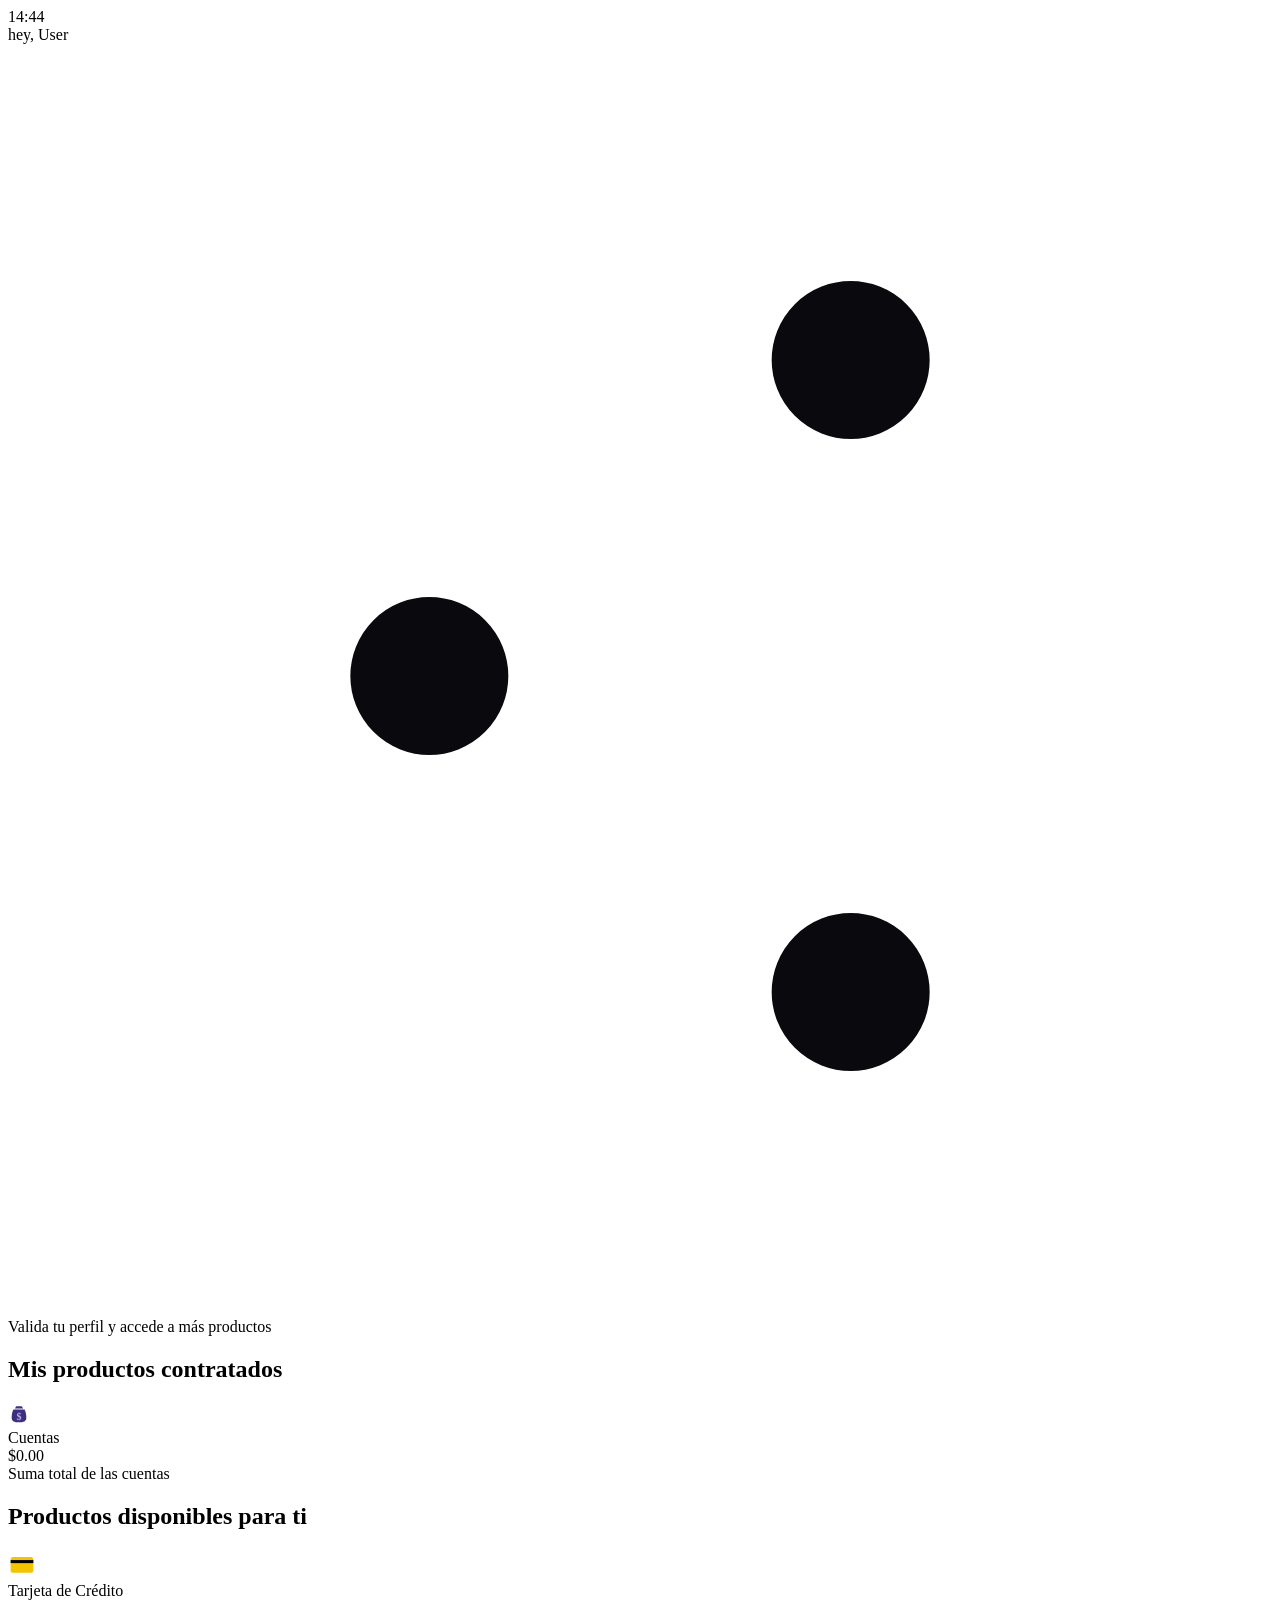
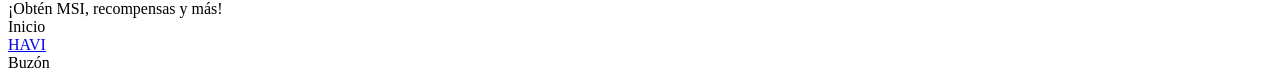
==== index.html @ 74883eb5 "Version demo" ====
<!DOCTYPE html>
<html lang="es">
<head>
  <meta charset="UTF-8">
  <meta name="viewport" content="width=device-width, initial-scale=1.0">
  <link rel="stylesheet" href="styles.css">
  <title>hey, User - Inicio</title>
</head>
<body>
  <div class="phone-frame">
    <div class="phone-screen">
      <!-- Status Bar -->
      <div class="status-bar">
        <span>14:44</span>

      </div>

      <!-- Header -->
      <div class="header">
        <div class="header-left">
          <span class="brand">hey,</span>
          <span class="user-name">User</span>
        </div>
        <div class="header-icons">
          <svg class="header-icon" viewBox="0 0 24 24" fill="none" stroke="#fff" stroke-width="2" stroke-linecap="round">
            <line x1="3" y1="6" x2="21" y2="6"/><line x1="3" y1="12" x2="21" y2="12"/><line x1="3" y1="18" x2="21" y2="18"/>
            <circle cx="16" cy="6" r="2.5" fill="#0a0a0e"/><circle cx="8" cy="12" r="2.5" fill="#0a0a0e"/><circle cx="16" cy="18" r="2.5" fill="#0a0a0e"/>
          </svg>
        </div>
      </div>

      <!-- Banner -->
      <div class="banner">
        <span>Valida tu perfil y accede a más productos</span>
        <svg width="20" height="20" viewBox="0 0 24 24" fill="none" stroke="#fff" stroke-width="2.5" stroke-linecap="round" stroke-linejoin="round">
          <polyline points="9 18 15 12 9 6"/>
        </svg>
      </div>

      <!-- Content -->
      <div class="content">
        <div class="section-header">
          <h2>Mis productos contratados</h2>
          
        </div>

        <div class="product-card">
          <div class="product-card-left">
            <div class="product-icon purple">
              <svg width="22" height="22" viewBox="0 0 24 24"><path d="M9 3.5l-1.5 2.5h9L15 3.5H9zM6 7c-1 1.5-2 5-2 9 0 4 3 5 8 5s8-1 8-5c0-4-1-7.5-2-9H6z" fill="#3d2e7e"/><text x="12" y="18" text-anchor="middle" font-size="11" font-weight="900" fill="#b8b0e8">$</text></svg>
            </div>
            <span class="product-card-name">Cuentas</span>
          </div>
          <div class="product-card-right">
            <div class="product-card-value">$0.00</div>
            <div class="product-card-label">Suma total de las cuentas</div>
          </div>
        </div>

        <div class="available-section">
          <h2>Productos disponibles para ti</h2>
          <div class="available-product">
            <div class="available-icon">
              <svg width="28" height="28" viewBox="0 0 32 32"><rect x="3" y="8" width="26" height="18" rx="3" fill="#f5c400"/><rect x="3" y="11.5" width="26" height="3.5" fill="#000"/></svg>
            </div>
            <div class="available-info">
              <div class="available-name">Tarjeta de Crédito</div>
              <div class="available-desc">¡Obtén MSI, recompensas y más!</div>
            </div>
          </div>
        </div>
      </div>

      <!-- Bottom Nav -->
      <div class="bottom-nav">
        <div class="nav-item active">Inicio</div>
        <a href="chat.html" class="havi-wrap">
          <div class="havi-button">
            <div class="havi-inner">HAVI</div>
          </div>
        </a>
        <div class="nav-item">Buzón</div>
      </div>
    </div>
  </div>
</body>
</html>
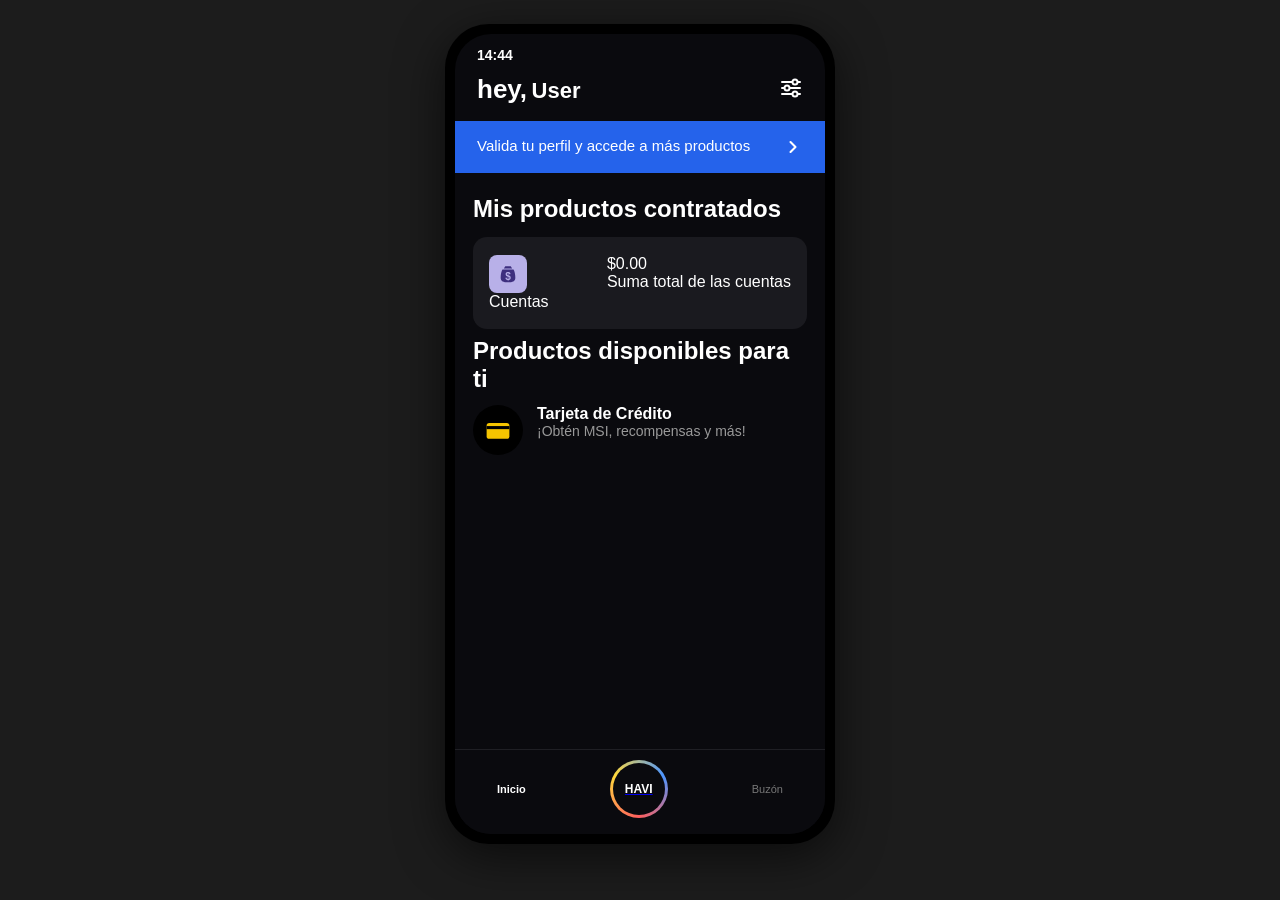
==== commit df51533d: "Update index.html Ajuste de nombre de css" ====
--- a/index.html
+++ b/index.html
@@ -3,7 +3,7 @@
 <head>
   <meta charset="UTF-8">
   <meta name="viewport" content="width=device-width, initial-scale=1.0">
-  <link rel="stylesheet" href="styles.css">
+  <link rel="stylesheet" href="index.css">
   <title>hey, User - Inicio</title>
 </head>
 <body>
@@ -84,4 +84,4 @@
     </div>
   </div>
 </body>
-</html>+</html>
--- a/index.css
+++ b/index.css
@@ -0,0 +1,109 @@
+* { box-sizing: border-box; margin: 0; padding: 0; }
+
+body {
+  font-family: -apple-system, BlinkMacSystemFont, 'Segoe UI', Roboto, 'Helvetica Neue', sans-serif;
+  background: #1c1c1c;
+  display: flex;
+  justify-content: center;
+  align-items: flex-start;
+  min-height: 100vh;
+  padding: 24px 16px;
+  color: #fff;
+}
+
+.phone-frame {
+  width: 390px;
+  height: 820px;
+  background: #000;
+  border-radius: 44px;
+  padding: 10px;
+  box-shadow: 0 12px 48px rgba(0,0,0,0.6);
+}
+
+.phone-screen {
+  width: 100%;
+  height: 100%;
+  background: #0a0a0e;
+  border-radius: 36px;
+  overflow: hidden;
+  position: relative;
+  display: flex;
+  flex-direction: column;
+}
+
+/* STATUS BAR */
+.status-bar {
+  display: flex;
+  justify-content: space-between;
+  align-items: center;
+  padding: 14px 22px 4px;
+  font-size: 14px;
+  font-weight: 600;
+  height: 32px;
+}
+.status-bar .right { display: flex; align-items: center; gap: 5px; }
+.battery-shape {
+  width: 22px; height: 11px;
+  border: 1.2px solid #fff;
+  border-radius: 3px; padding: 1px;
+  position: relative;
+}
+.battery-shape::after {
+  content: ''; position: absolute; right: -3px; top: 3px; width: 1.5px; height: 4px; background: #fff;
+}
+.battery-fill { background: #fff; height: 100%; width: 68%; border-radius: 1px; }
+.green-dot { width: 8px; height: 8px; border-radius: 50%; background: #22c55e; }
+
+/* HEADER */
+.header { display: flex; align-items: center; justify-content: space-between; padding: 8px 22px 16px; }
+.brand { font-size: 26px; font-weight: 800; }
+.user-name { font-size: 22px; font-weight: 700; }
+.header-icon { width: 24px; height: 24px; }
+
+/* BANNER */
+.banner { background: #2563eb; padding: 16px 22px; display: flex; justify-content: space-between; font-size: 15px; }
+
+/* CONTENT */
+.content { flex: 1; overflow-y: auto; padding: 22px 18px 90px; }
+.section-header { display: flex; justify-content: space-between; margin-bottom: 14px; }
+.link { color: #2e7bff; font-size: 14px; text-decoration: none; }
+.product-card { background: #1a1a1f; border-radius: 14px; padding: 18px 16px; margin-bottom: 8px; display: flex; justify-content: space-between; }
+.product-icon { width: 38px; height: 38px; border-radius: 8px; display: flex; align-items: center; justify-content: center; }
+.product-icon.purple { background: #b8b0e8; }
+.available-product { display: flex; gap: 14px; padding: 12px 0; }
+.available-icon { width: 50px; height: 50px; border-radius: 50%; background: #000; display: flex; align-items: center; justify-content: center; }
+.available-name { font-weight: 700; }
+.available-desc { font-size: 14px; color: #999; }
+
+/* CHAT HEADER */
+.chat-header { display: flex; align-items: center; gap: 14px; padding: 6px 16px 14px; border-bottom: 0.5px solid #1f1f24; }
+.back-btn { text-decoration: none; display: flex; align-items: center; }
+.chat-header-info { display: flex; align-items: center; gap: 12px; }
+.havi-mini { width: 40px; height: 40px; border-radius: 50%; background: conic-gradient(from 180deg, #FF5E5E, #FFD93D, #4D96FF, #FF5E5E); padding: 2.5px; }
+.havi-mini-inner { width: 100%; height: 100%; background: #0a0a0e; border-radius: 50%; display: flex; align-items: center; justify-content: center; font-size: 11px; }
+.chat-status { font-size: 12px; color: #999; display: flex; align-items: center; gap: 5px; }
+.chat-status::before { content: ''; width: 7px; height: 7px; border-radius: 50%; background: #22c55e; }
+
+/* MESSAGES */
+.messages { flex: 1; overflow-y: auto; padding: 18px 16px 12px; display: flex; flex-direction: column; gap: 10px; }
+.day-divider { text-align: center; font-size: 11px; color: #666; margin: 8px 0; }
+.message { max-width: 78%; }
+.message.havi { align-self: flex-start; }
+.message.user { align-self: flex-end; }
+.bubble { padding: 11px 14px; border-radius: 18px; font-size: 14px; line-height: 1.45; }
+.message.havi .bubble { background: #1f1f24; color: #fff; border-bottom-left-radius: 6px; }
+.message.user .bubble { background: #2563eb; color: #fff; border-bottom-right-radius: 6px; }
+.quick-chips { display: flex; flex-wrap: wrap; gap: 8px; margin: 4px 0 6px; }
+.chip { background: transparent; border: 1px solid #2563eb; color: #2e7bff; padding: 8px 14px; border-radius: 18px; cursor: pointer; }
+
+/* INPUT */
+.chat-input { display: flex; align-items: center; gap: 8px; padding: 10px 12px 16px; border-top: 0.5px solid #1f1f24; background: #0a0a0e; }
+.chat-input input { flex: 1; background: #1a1a1f; border: 0.5px solid #2a2a30; border-radius: 22px; padding: 10px 16px; color: #fff; outline: none; }
+.send-btn { background: #2563eb; color: #fff; border: none; border-radius: 50%; width: 38px; height: 38px; cursor: pointer; }
+
+/* BOTTOM NAV */
+.bottom-nav { display: flex; justify-content: space-around; padding: 10px 0 16px; border-top: 0.5px solid #1f1f24; background: #0a0a0e; align-items: center; }
+.nav-item { color: #777; font-size: 11px; }
+.nav-item.active { color: #fff; font-weight: 700; }
+.havi-button { width: 58px; height: 58px; border-radius: 50%; background: conic-gradient(from 180deg, #FF5E5E, #FFD93D, #4D96FF, #FF5E5E); padding: 3px; display: flex; justify-content: center; align-items: center; text-decoration: none; }
+.havi-inner { width: 100%; height: 100%; background: #0a0a0e; border-radius: 50%; display: flex; align-items: center; justify-content: center; color: #fff; font-weight: 700; font-size: 12px; }
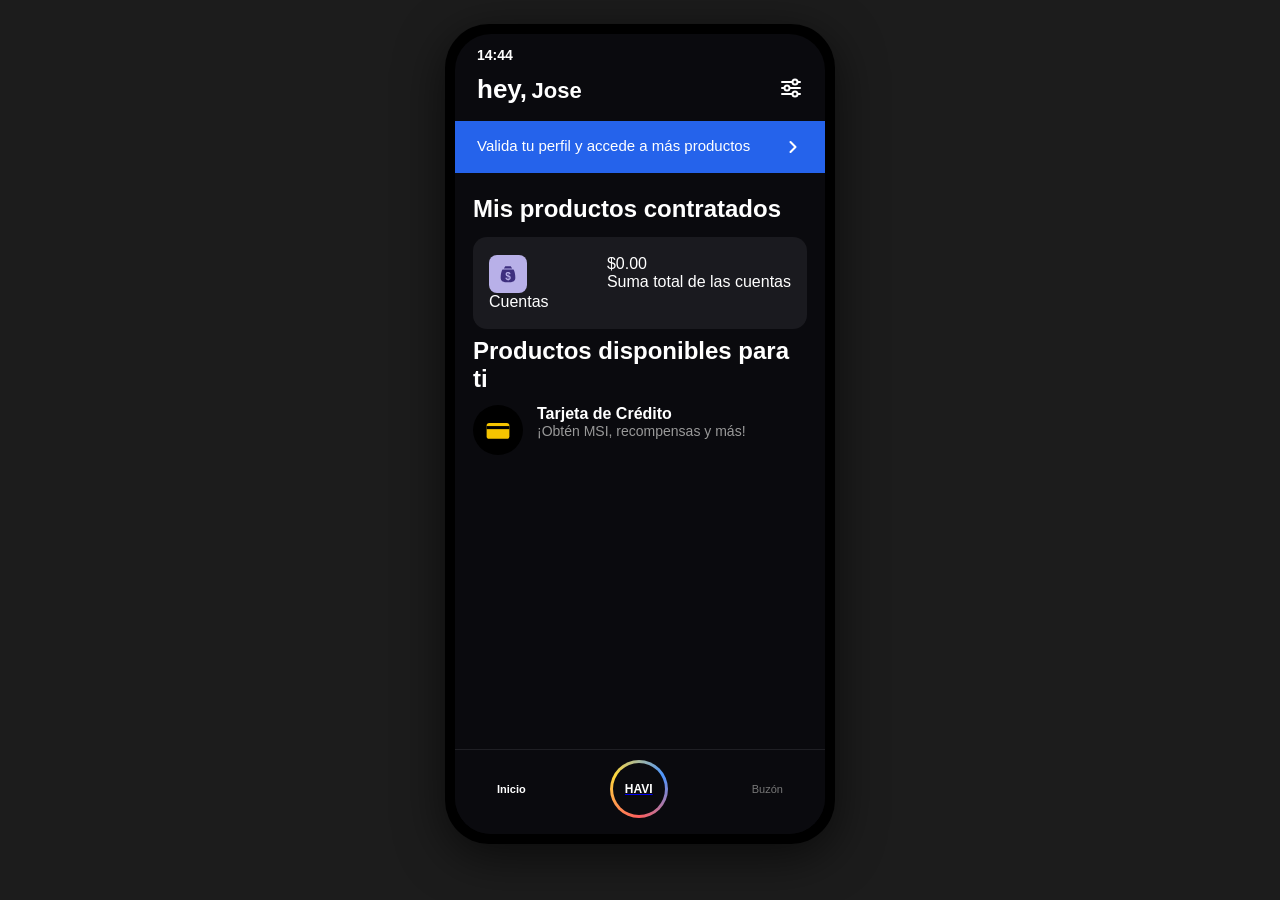
==== commit 0631e133: "feat: update index.html and index.js with latest changes Co-Authored-By: Claude Sonnet 4.6 <noreply@" ====
--- a/index.html
+++ b/index.html
@@ -3,7 +3,7 @@
 <head>
   <meta charset="UTF-8">
   <meta name="viewport" content="width=device-width, initial-scale=1.0">
-  <link rel="stylesheet" href="index.css">
+  <link rel="stylesheet" href="index.css?v=1">
   <title>hey, User - Inicio</title>
 </head>
 <body>
@@ -19,7 +19,7 @@
       <div class="header">
         <div class="header-left">
           <span class="brand">hey,</span>
-          <span class="user-name">User</span>
+          <span class="user-name">Jose</span>
         </div>
         <div class="header-icons">
           <svg class="header-icon" viewBox="0 0 24 24" fill="none" stroke="#fff" stroke-width="2" stroke-linecap="round">
@@ -74,7 +74,7 @@
       <!-- Bottom Nav -->
       <div class="bottom-nav">
         <div class="nav-item active">Inicio</div>
-        <a href="chat.html" class="havi-wrap">
+        <a href="havi.html" class="havi-wrap">
           <div class="havi-button">
             <div class="havi-inner">HAVI</div>
           </div>
@@ -84,4 +84,4 @@
     </div>
   </div>
 </body>
-</html>
+</html>
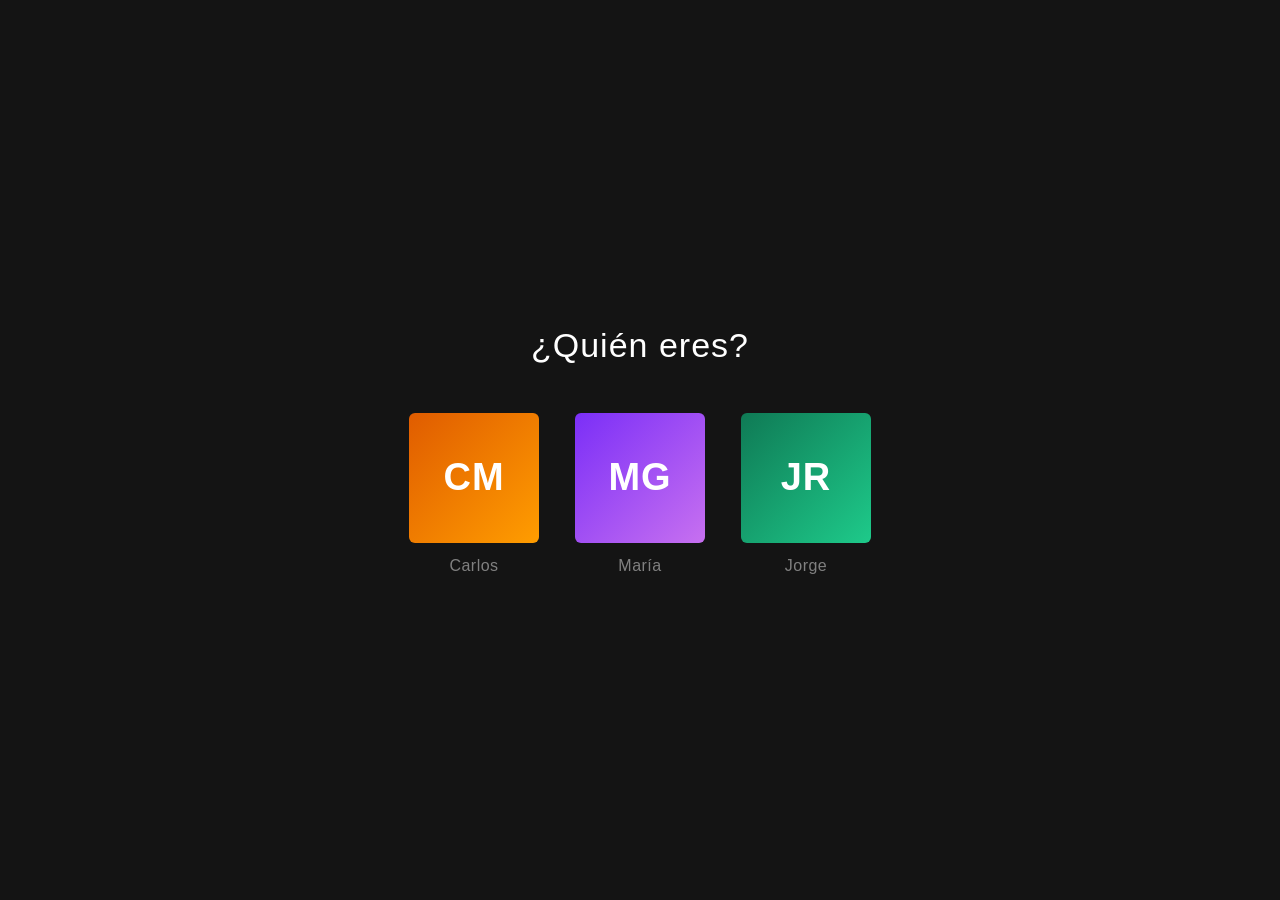
==== commit 9716b8da: "feat: add Netflix-style user selector with per-user webhook profiles Co-Authored-By: Claude Sonnet 4" ====
--- a/index.html
+++ b/index.html
@@ -19,7 +19,7 @@
       <div class="header">
         <div class="header-left">
           <span class="brand">hey,</span>
-          <span class="user-name">Jose</span>
+          <span class="user-name" id="userName">User</span>
         </div>
         <div class="header-icons">
           <svg class="header-icon" viewBox="0 0 24 24" fill="none" stroke="#fff" stroke-width="2" stroke-linecap="round">
@@ -83,5 +83,10 @@
       </div>
     </div>
   </div>
+  <script>
+    const u = JSON.parse(localStorage.getItem('havi_user'));
+    if (!u) { window.location.href = 'users.html'; }
+    else { document.getElementById('userName').textContent = u.nombre; }
+  </script>
 </body>
 </html>
--- a/index.css
+++ b/index.css
@@ -79,8 +79,26 @@
 .chat-header { display: flex; align-items: center; gap: 14px; padding: 6px 16px 14px; border-bottom: 0.5px solid #1f1f24; }
 .back-btn { text-decoration: none; display: flex; align-items: center; }
 .chat-header-info { display: flex; align-items: center; gap: 12px; }
-.havi-mini { width: 40px; height: 40px; border-radius: 50%; background: conic-gradient(from 180deg, #FF5E5E, #FFD93D, #4D96FF, #FF5E5E); padding: 2.5px; }
-.havi-mini-inner { width: 100%; height: 100%; background: #0a0a0e; border-radius: 50%; display: flex; align-items: center; justify-content: center; font-size: 11px; }
+.havi-mini {
+  width: 40px; height: 40px; border-radius: 50%; padding: 2.5px;
+  background: conic-gradient(from 180deg, #FF5E5E, #FFD93D, #4D96FF, #FF5E5E);
+  animation: havi-spin 3s linear infinite, havi-pulse 2s ease-in-out infinite;
+}
+
+@keyframes havi-spin {
+  to { transform: rotate(360deg); }
+}
+
+@keyframes havi-counter {
+  to { transform: rotate(-360deg); }
+}
+
+@keyframes havi-pulse {
+  0%, 100% { box-shadow: 0 0 6px 1px rgba(255,94,94,0.4), 0 0 12px 3px rgba(77,150,255,0.2); }
+  33%       { box-shadow: 0 0 8px 2px rgba(255,217,61,0.5), 0 0 16px 4px rgba(255,94,94,0.2); }
+  66%       { box-shadow: 0 0 8px 2px rgba(77,150,255,0.5), 0 0 16px 4px rgba(255,217,61,0.2); }
+}
+.havi-mini-inner { width: 100%; height: 100%; background: #0a0a0e; border-radius: 50%; display: flex; align-items: center; justify-content: center; font-size: 11px; animation: havi-counter 3s linear infinite; }
 .chat-status { font-size: 12px; color: #999; display: flex; align-items: center; gap: 5px; }
 .chat-status::before { content: ''; width: 7px; height: 7px; border-radius: 50%; background: #22c55e; }
 
@@ -105,5 +123,28 @@
 .bottom-nav { display: flex; justify-content: space-around; padding: 10px 0 16px; border-top: 0.5px solid #1f1f24; background: #0a0a0e; align-items: center; }
 .nav-item { color: #777; font-size: 11px; }
 .nav-item.active { color: #fff; font-weight: 700; }
-.havi-button { width: 58px; height: 58px; border-radius: 50%; background: conic-gradient(from 180deg, #FF5E5E, #FFD93D, #4D96FF, #FF5E5E); padding: 3px; display: flex; justify-content: center; align-items: center; text-decoration: none; }
-.havi-inner { width: 100%; height: 100%; background: #0a0a0e; border-radius: 50%; display: flex; align-items: center; justify-content: center; color: #fff; font-weight: 700; font-size: 12px; }
+.havi-wrap { text-decoration: none; color: inherit; }
+.havi-button { width: 58px; height: 58px; border-radius: 50%; background: conic-gradient(from 180deg, #FF5E5E, #FFD93D, #4D96FF, #FF5E5E); padding: 3px; display: flex; justify-content: center; align-items: center; text-decoration: none; animation: havi-spin 3s linear infinite, havi-pulse 2s ease-in-out infinite; }
+.havi-inner { width: 100%; height: 100%; background: #0a0a0e; border-radius: 50%; display: flex; align-items: center; justify-content: center; color: #fff; font-weight: 700; font-size: 12px; animation: havi-counter 3s linear infinite; }
+
+/* USER SELECTOR */
+.selector-body { background: #141414; display: flex; justify-content: center; align-items: center; min-height: 100vh; padding: 0; }
+.selector-wrap { display: flex; flex-direction: column; align-items: center; gap: 48px; }
+.selector-title { color: #fff; font-size: 34px; font-weight: 400; letter-spacing: 1px; }
+.selector-grid { display: flex; gap: 36px; flex-wrap: wrap; justify-content: center; }
+.profile-card {
+  display: flex; flex-direction: column; align-items: center; gap: 14px;
+  cursor: pointer;
+  transition: transform 0.2s ease;
+}
+.profile-card:hover { transform: scale(1.1); }
+.profile-card:hover .profile-avatar { box-shadow: 0 0 0 3px #fff; }
+.profile-card:hover .profile-name { color: #fff; }
+.profile-avatar {
+  width: 130px; height: 130px; border-radius: 6px;
+  display: flex; align-items: center; justify-content: center;
+  font-size: 38px; font-weight: 700; color: #fff;
+  letter-spacing: 1px;
+  transition: box-shadow 0.2s ease;
+}
+.profile-name { color: #808080; font-size: 16px; font-weight: 500; letter-spacing: 0.5px; transition: color 0.2s ease; }
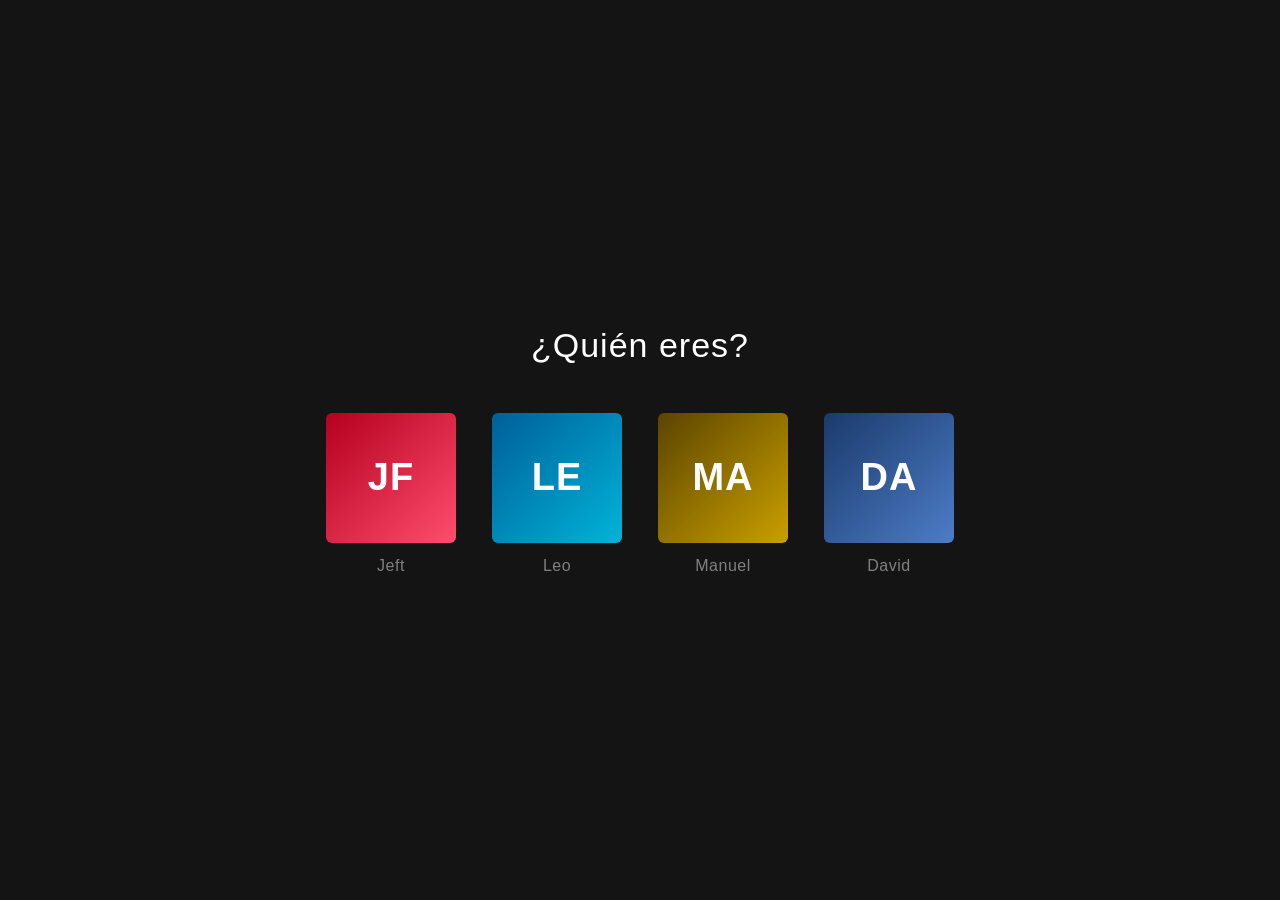
==== commit f02f80cd: "feat: header-icons button navigates back to user selector Co-Authored-By: Claude Sonnet 4.6 <noreply" ====
--- a/index.html
+++ b/index.html
@@ -21,7 +21,7 @@
           <span class="brand">hey,</span>
           <span class="user-name" id="userName">User</span>
         </div>
-        <div class="header-icons">
+        <div class="header-icons" onclick="localStorage.removeItem('havi_user'); window.location.href='users.html';" style="cursor:pointer;">
           <svg class="header-icon" viewBox="0 0 24 24" fill="none" stroke="#fff" stroke-width="2" stroke-linecap="round">
             <line x1="3" y1="6" x2="21" y2="6"/><line x1="3" y1="12" x2="21" y2="12"/><line x1="3" y1="18" x2="21" y2="18"/>
             <circle cx="16" cy="6" r="2.5" fill="#0a0a0e"/><circle cx="8" cy="12" r="2.5" fill="#0a0a0e"/><circle cx="16" cy="18" r="2.5" fill="#0a0a0e"/>
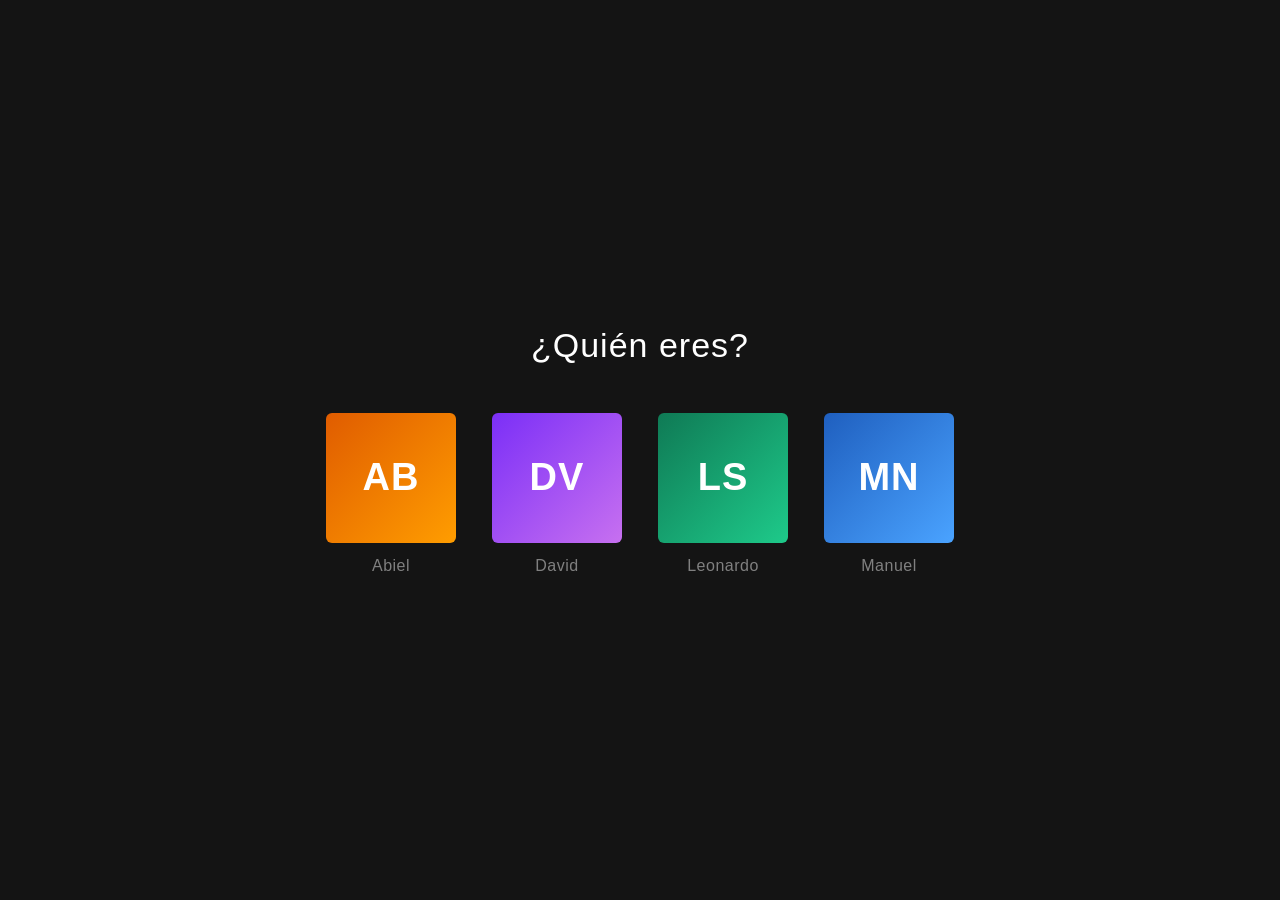
==== commit beae4202: "Add (Ajustes y obtencion dinamica de clasificacion con API)" ====
--- a/index.html
+++ b/index.html
@@ -11,7 +11,7 @@
     <div class="phone-screen">
       <!-- Status Bar -->
       <div class="status-bar">
-        <span>14:44</span>
+        <span id="statusClock">14:44</span>
 
       </div>
 
@@ -21,11 +21,13 @@
           <span class="brand">hey,</span>
           <span class="user-name" id="userName">User</span>
         </div>
-        <div class="header-icons" onclick="localStorage.removeItem('havi_user'); window.location.href='users.html';" style="cursor:pointer;">
-          <svg class="header-icon" viewBox="0 0 24 24" fill="none" stroke="#fff" stroke-width="2" stroke-linecap="round">
-            <line x1="3" y1="6" x2="21" y2="6"/><line x1="3" y1="12" x2="21" y2="12"/><line x1="3" y1="18" x2="21" y2="18"/>
-            <circle cx="16" cy="6" r="2.5" fill="#0a0a0e"/><circle cx="8" cy="12" r="2.5" fill="#0a0a0e"/><circle cx="16" cy="18" r="2.5" fill="#0a0a0e"/>
-          </svg>
+        <div class="header-icons">
+          <a href="users.html" aria-label="Cambiar usuario" style="display:inline-flex;">
+            <svg class="header-icon" viewBox="0 0 24 24" fill="none" stroke="#fff" stroke-width="2" stroke-linecap="round">
+              <line x1="3" y1="6" x2="21" y2="6"/><line x1="3" y1="12" x2="21" y2="12"/><line x1="3" y1="18" x2="21" y2="18"/>
+              <circle cx="16" cy="6" r="2.5" fill="#0a0a0e"/><circle cx="8" cy="12" r="2.5" fill="#0a0a0e"/><circle cx="16" cy="18" r="2.5" fill="#0a0a0e"/>
+            </svg>
+          </a>
         </div>
       </div>
 
@@ -87,6 +89,16 @@
     const u = JSON.parse(localStorage.getItem('havi_user'));
     if (!u) { window.location.href = 'users.html'; }
     else { document.getElementById('userName').textContent = u.nombre; }
+
+    function updateClock() {
+      const d = new Date();
+      const hh = String(d.getHours()).padStart(2, '0');
+      const mm = String(d.getMinutes()).padStart(2, '0');
+      const el = document.getElementById('statusClock');
+      if (el) el.textContent = `${hh}:${mm}`;
+    }
+    updateClock();
+    setInterval(updateClock, 1000);
   </script>
 </body>
 </html>
--- a/index.css
+++ b/index.css
@@ -148,3 +148,55 @@
   transition: box-shadow 0.2s ease;
 }
 .profile-name { color: #808080; font-size: 16px; font-weight: 500; letter-spacing: 0.5px; transition: color 0.2s ease; }
+
+/* TYPING INDICATOR */
+.typing-bubble {
+  display: inline-flex !important;
+  align-items: center;
+  gap: 4px;
+  padding: 12px 14px !important;
+}
+.typing-dot {
+  width: 7px; height: 7px;
+  border-radius: 50%;
+  background: #b8b0e8;
+  display: inline-block;
+  animation: typing-bounce 1.2s infinite ease-in-out;
+}
+.typing-dot:nth-child(2) { animation-delay: 0.15s; }
+.typing-dot:nth-child(3) { animation-delay: 0.3s; }
+@keyframes typing-bounce {
+  0%, 60%, 100% { transform: translateY(0); opacity: 0.5; }
+  30% { transform: translateY(-5px); opacity: 1; }
+}
+
+/* LOADING OVERLAY (selector de usuario) */
+.loading-overlay {
+  position: fixed;
+  inset: 0;
+  background: rgba(0, 0, 0, 0.85);
+  display: none;
+  flex-direction: column;
+  align-items: center;
+  justify-content: center;
+  gap: 18px;
+  z-index: 9999;
+  backdrop-filter: blur(4px);
+}
+.loading-overlay.show { display: flex; }
+.loading-spinner {
+  width: 56px; height: 56px;
+  border: 4px solid rgba(255, 255, 255, 0.15);
+  border-top-color: #e50914;
+  border-radius: 50%;
+  animation: spin 0.9s linear infinite;
+}
+.loading-text {
+  color: #fff;
+  font-size: 16px;
+  font-weight: 500;
+  letter-spacing: 0.5px;
+}
+@keyframes spin {
+  to { transform: rotate(360deg); }
+}
